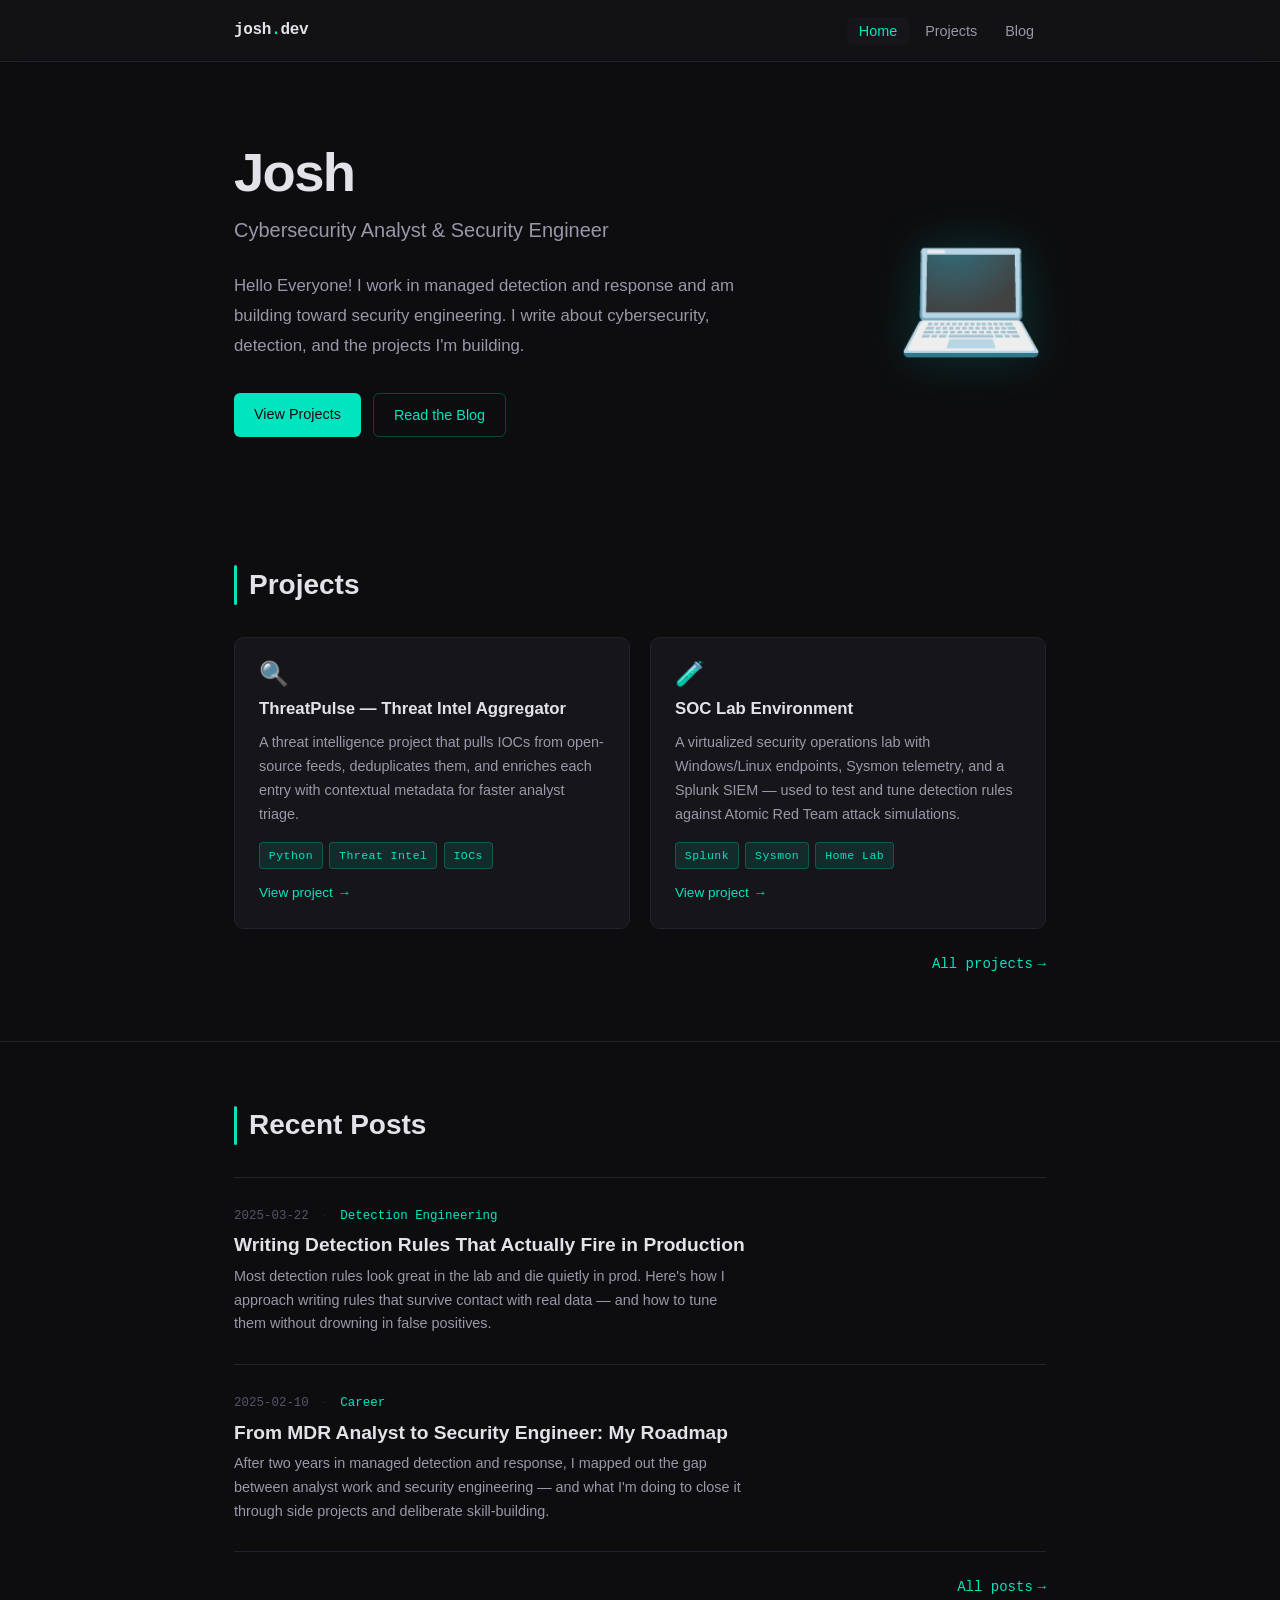
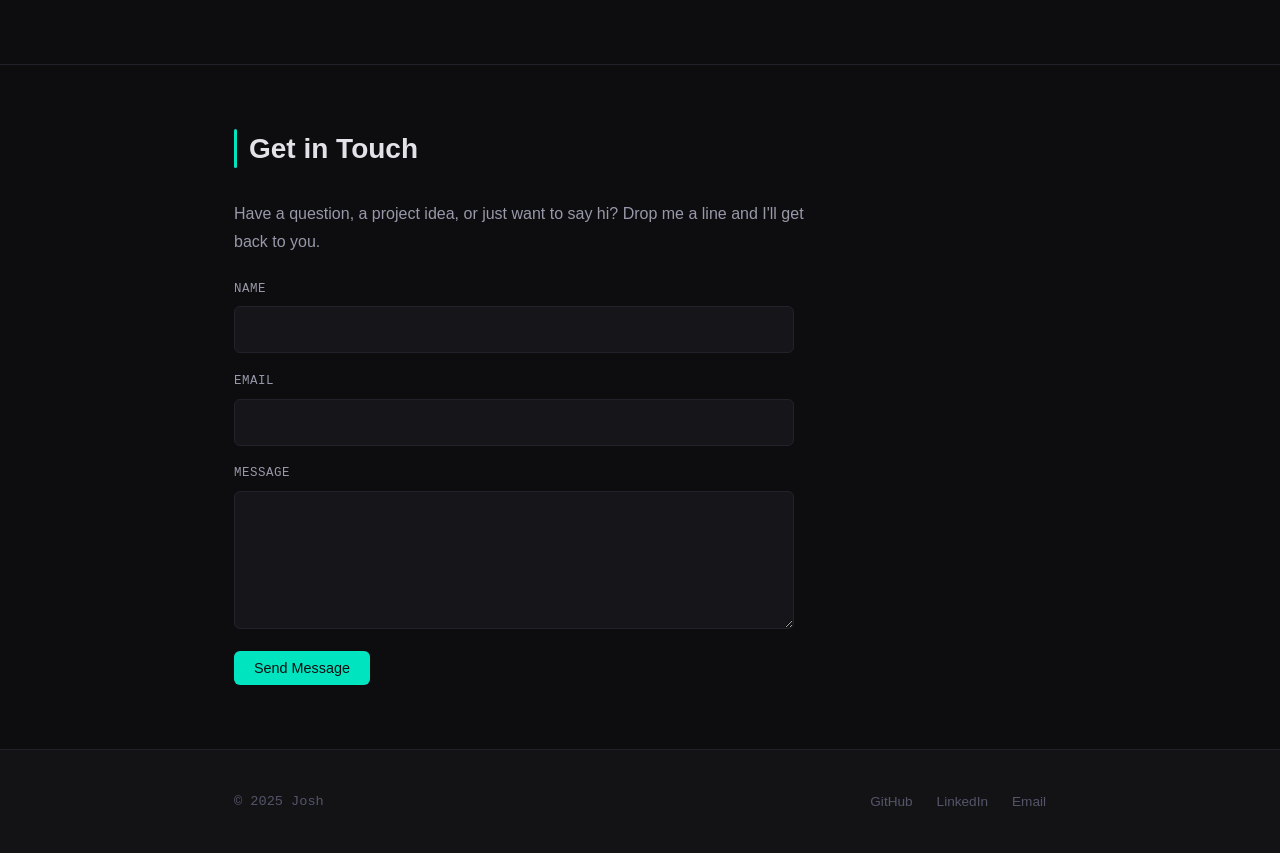
==== index.html @ cd6c6158 "Add second blog post: From MDR Analyst to Security Engineer" ====
<!DOCTYPE html>
<html lang="en">
<head>
  <meta charset="UTF-8" />
  <meta name="viewport" content="width=device-width, initial-scale=1.0" />
  <meta name="description" content="Josh — Cybersecurity Analyst & Security Engineer. Writing about detection, engineering, and the projects I'm building." />
  <title>Josh — Cybersecurity Analyst & Security Engineer</title>
  <link rel="stylesheet" href="style.css" />
</head>
<body>

  <!-- ============================================================
       Navigation
       ============================================================ -->
  <nav class="nav">
    <div class="container nav-inner">
      <!-- Site logo — update your name/handle here -->
      <a class="nav-logo" href="index.html">josh<span>.</span>dev</a>

      <ul class="nav-links">
        <li><a href="index.html" class="active">Home</a></li>
        <li><a href="projects.html">Projects</a></li>
        <li><a href="blog.html">Blog</a></li>
      </ul>
    </div>
  </nav>


  <main>

    <!-- ============================================================
         Hero Section
         ============================================================ -->
    <section class="hero">
      <div class="container">
        <div class="hero-layout">

          <!-- Left column: text content -->
          <div class="hero-text">

            <!-- Your name — edit here -->
            <h1 class="hero-name">Josh</h1>

            <!-- Your title — edit here -->
            <p class="hero-title">Cybersecurity Analyst &amp; Security Engineer</p>

            <!-- Short bio — edit here -->
            <p class="hero-bio">
              Hello Everyone! I work in managed detection and response and am building toward
              security engineering. I write about cybersecurity, detection, and
              the projects I'm building.
            </p>

            <!-- CTA buttons — update hrefs as needed -->
            <div class="btn-group">
              <a class="btn btn-primary" href="projects.html">View Projects</a>
              <a class="btn btn-ghost"   href="blog.html">Read the Blog</a>
            </div>

          </div><!-- /hero-text -->

          <!-- Right column: decorative emoji -->
          <div class="hero-visual" aria-hidden="true">
            💻
          </div>

        </div><!-- /hero-layout -->
      </div>
    </section>


    <!-- ============================================================
         Featured Projects Section
         ============================================================ -->
    <section class="section">
      <div class="container">

        <h2 class="section-title">Projects</h2>

        <div class="card-grid">

          <!-- Project Card 1 — edit title, desc, tags, and href -->
          <a class="card" href="projects.html">
            <div class="card-icon">&#128269;</div> <!-- magnifying glass icon -->
            <h3 class="card-title">ThreatPulse — Threat Intel Aggregator</h3>
            <p class="card-desc">
              A threat intelligence project that pulls IOCs from open-source
              feeds, deduplicates them, and enriches each entry with
              contextual metadata for faster analyst triage.
            </p>
            <div class="tag-list">
              <span class="tag">Python</span>
              <span class="tag">Threat Intel</span>
              <span class="tag">IOCs</span>
            </div>
            <span class="card-link">View project</span>
          </a>

          <!-- Project Card 2 — edit title, desc, tags, and href -->
          <a class="card" href="projects.html">
            <div class="card-icon">&#129514;</div> <!-- test tube icon -->
            <h3 class="card-title">SOC Lab Environment</h3>
            <p class="card-desc">
              A virtualized security operations lab with Windows/Linux
              endpoints, Sysmon telemetry, and a Splunk SIEM — used to
              test and tune detection rules against Atomic Red Team attack
              simulations.
            </p>
            <div class="tag-list">
              <span class="tag">Splunk</span>
              <span class="tag">Sysmon</span>
              <span class="tag">Home Lab</span>
            </div>
            <span class="card-link">View project</span>
          </a>

        </div>

        <!-- Link to full projects page -->
        <div class="view-all-row">
          <a class="view-all" href="projects.html">All projects</a>
        </div>

      </div>
    </section>


    <!-- ============================================================
         Recent Blog Posts Section
         ============================================================ -->
    <section class="section">
      <div class="container">

        <h2 class="section-title">Recent Posts</h2>

        <div class="post-list">

          <!-- Blog Post Preview 1 — edit href, date, category, title, excerpt -->
          <a class="post-item" href="post-template.html">
            <div class="post-meta">
              <span>2025-03-22</span>
              <span class="separator">·</span>
              <span class="post-category">Detection Engineering</span>
            </div>
            <h3 class="post-title">
              Writing Detection Rules That Actually Fire in Production
            </h3>
            <p class="post-excerpt">
              Most detection rules look great in the lab and die quietly in
              prod. Here's how I approach writing rules that survive contact
              with real data — and how to tune them without drowning in
              false positives.
            </p>
          </a>

          <!-- Blog Post Preview 2 — edit href, date, category, title, excerpt -->
          <a class="post-item" href="post-mdr-to-security-engineer.html">
            <div class="post-meta">
              <span>2025-02-10</span>
              <span class="separator">·</span>
              <span class="post-category">Career</span>
            </div>
            <h3 class="post-title">
              From MDR Analyst to Security Engineer: My Roadmap
            </h3>
            <p class="post-excerpt">
              After two years in managed detection and response, I mapped out
              the gap between analyst work and security engineering — and
              what I'm doing to close it through side projects and
              deliberate skill-building.
            </p>
          </a>

        </div>

        <!-- Link to full blog page -->
        <div class="view-all-row">
          <a class="view-all" href="blog.html">All posts</a>
        </div>

      </div>
    </section>


    <!-- ============================================================
         Contact Section
         Form submissions are handled by Formspree (no backend needed).
         To change the destination, update the form's `action` URL.
         ============================================================ -->
    <section class="section" id="contact">
      <div class="container">

        <h2 class="section-title">Get in Touch</h2>

        <p style="margin-bottom: 1.5rem;">
          Have a question, a project idea, or just want to say hi? Drop me a
          line and I'll get back to you.
        </p>

        <form class="contact-form"
              action="https://formspree.io/f/xpqkdjgg"
              method="POST">

          <!-- Customize the email subject Formspree sends you -->
          <input type="hidden" name="_subject" value="New message from josh.dev" />

          <!-- Honeypot: hidden field to catch bots (Formspree drops submissions with this filled) -->
          <input type="text" name="_gotcha" tabindex="-1" autocomplete="off" style="display:none" />

          <div class="form-row">
            <label for="name">Name</label>
            <input type="text" id="name" name="name" required />
          </div>

          <div class="form-row">
            <label for="email">Email</label>
            <input type="email" id="email" name="email" required />
          </div>

          <div class="form-row">
            <label for="message">Message</label>
            <textarea id="message" name="message" rows="5" required></textarea>
          </div>

          <button type="submit" class="btn btn-primary">Send Message</button>

        </form>

      </div>
    </section>

  </main>


  <!-- ============================================================
       Footer
       ============================================================ -->
  <footer class="footer">
    <div class="container footer-inner">
      <span class="footer-copy">&copy; 2025 Josh</span>
      <div class="footer-links">
        <a href="https://github.com/jlapitan278" target="_blank" rel="noopener noreferrer">GitHub</a>
        <a href="https://www.linkedin.com/in/joshua-lapitan-0a269716b/" target="_blank" rel="noopener noreferrer">LinkedIn</a>
        <a href="#contact">Email</a>
      </div>
    </div>
  </footer>

</body>
</html>
---- style.css ----
/* =============================================================
   style.css — Josh's Portfolio
   Shared stylesheet for all pages.
   To change the accent color, update --accent in :root below.
   ============================================================= */


/* ---------------------------------------------------------------
   1. CSS Custom Properties (design tokens)
--------------------------------------------------------------- */
:root {
  /* Backgrounds */
  --bg-primary:    #0d0d0f;   /* page background */
  --bg-secondary:  #131316;   /* nav / footer */
  --bg-card:       #16161a;   /* card / aside backgrounds */
  --bg-card-hover: #1e1e24;   /* card hover state */

  /* Text */
  --text-primary:   #e2e2e8;  /* body copy */
  --text-secondary: #9898aa;  /* metadata, captions */
  --text-muted:     #55556a;  /* placeholders, borders-adjacent */

  /* Accent — change this one value to retheme the whole site */
  --accent:       #00e5c0;               /* cyan-green terminal feel */
  --accent-dim:   #00a88c;               /* darker variant for hover */
  --accent-glow:  rgba(0, 229, 192, 0.10); /* subtle glow / tint */

  /* Borders */
  --border:        #22222c;
  --border-accent: rgba(0, 229, 192, 0.25);

  /* Typography */
  --font-sans: -apple-system, BlinkMacSystemFont, 'Segoe UI', Roboto,
               'Helvetica Neue', Arial, sans-serif;
  --font-mono: 'Cascadia Code', 'Fira Code', 'JetBrains Mono',
               'Courier New', monospace;

  /* Layout */
  --max-width:  860px;
  --nav-height: 62px;
  --radius:     6px;
  --radius-lg:  10px;
}


/* ---------------------------------------------------------------
   2. Reset & Base
--------------------------------------------------------------- */
*, *::before, *::after {
  box-sizing: border-box;
  margin: 0;
  padding: 0;
}

html {
  font-size: 16px;
  scroll-behavior: smooth;
}

body {
  background-color: var(--bg-primary);
  color: var(--text-primary);
  font-family: var(--font-sans);
  line-height: 1.7;
  -webkit-font-smoothing: antialiased;
  min-height: 100vh;
  display: flex;
  flex-direction: column;
}

main {
  flex: 1;
}

a {
  color: var(--accent);
  text-decoration: none;
  transition: color 0.2s ease, opacity 0.2s ease;
}

a:hover {
  color: var(--accent-dim);
  text-decoration: underline;
}

img {
  max-width: 100%;
  display: block;
}

ul {
  list-style: none;
}


/* ---------------------------------------------------------------
   3. Layout Utilities
--------------------------------------------------------------- */
.container {
  width: 100%;
  max-width: var(--max-width);
  margin: 0 auto;
  padding: 0 1.5rem;
}

.section {
  padding: 4rem 0;
}

.section + .section {
  border-top: 1px solid var(--border);
}


/* ---------------------------------------------------------------
   4. Typography
--------------------------------------------------------------- */
h1, h2, h3, h4 {
  line-height: 1.3;
  font-weight: 600;
  color: var(--text-primary);
}

h1 { font-size: clamp(1.8rem, 4vw, 2.6rem); }
h2 { font-size: clamp(1.3rem, 3vw, 1.75rem); }
h3 { font-size: 1.15rem; }
h4 { font-size: 1rem; }

p {
  color: var(--text-secondary);
  max-width: 68ch;
}

/* Accent-colored label/badge */
.label {
  font-family: var(--font-mono);
  font-size: 0.75rem;
  color: var(--accent);
  letter-spacing: 0.08em;
  text-transform: uppercase;
}

/* Section heading with an accent line */
.section-title {
  display: flex;
  align-items: center;
  gap: 0.75rem;
  margin-bottom: 2rem;
}

.section-title::before {
  content: '';
  display: inline-block;
  width: 3px;
  height: 1.4em;
  background: var(--accent);
  border-radius: 2px;
  flex-shrink: 0;
}


/* ---------------------------------------------------------------
   5. Navigation
--------------------------------------------------------------- */
.nav {
  position: sticky;
  top: 0;
  z-index: 100;
  height: var(--nav-height);
  border-bottom: 1px solid var(--border);
  /* subtle backdrop blur for depth */
  backdrop-filter: blur(8px);
  -webkit-backdrop-filter: blur(8px);
  background-color: rgba(19, 19, 22, 0.92);
}

.nav-inner {
  display: flex;
  align-items: center;
  justify-content: space-between;
  height: 100%;
}

/* Site logo / name */
.nav-logo {
  font-family: var(--font-mono);
  font-size: 1rem;
  color: var(--text-primary);
  font-weight: 600;
  letter-spacing: -0.02em;
  text-decoration: none;
}

.nav-logo span {
  color: var(--accent);
}

.nav-logo:hover {
  opacity: 0.85;
  text-decoration: none;
}

/* Nav links */
.nav-links {
  display: flex;
  align-items: center;
  gap: 0.25rem;
}

.nav-links a {
  font-size: 0.9rem;
  color: var(--text-secondary);
  padding: 0.4rem 0.75rem;
  border-radius: var(--radius);
  text-decoration: none;
  transition: color 0.2s ease, background 0.2s ease;
}

.nav-links a:hover,
.nav-links a.active {
  color: var(--text-primary);
  background: var(--bg-card);
}

/* Current page link */
.nav-links a.active {
  color: var(--accent);
}


/* ---------------------------------------------------------------
   6. Hero Section (index.html)
--------------------------------------------------------------- */
.hero {
  padding: 5rem 0 4rem;
}

/* Two-column flex layout: text left, emoji right */
.hero-layout {
  display: flex;
  align-items: center;
  gap: 3rem;
}

.hero-text {
  flex: 1 1 0;
  min-width: 0; /* prevent flex blowout */
}

.hero-visual {
  flex: 0 0 auto;
  font-size: clamp(5rem, 10vw, 7.5rem);
  line-height: 1;
  user-select: none;
  /* subtle pulse/float feel via filter */
  filter: drop-shadow(0 0 24px rgba(0, 229, 192, 0.18));
}

/* Stack vertically on mobile */
@media (max-width: 640px) {
  .hero-layout {
    flex-direction: column-reverse; /* emoji on top feels more natural on small screens */
    align-items: flex-start;
    gap: 1.5rem;
  }

  .hero-visual {
    font-size: 4rem;
  }
}

.hero-name {
  font-size: clamp(2.2rem, 6vw, 3.4rem);
  font-weight: 700;
  letter-spacing: -0.03em;
  color: var(--text-primary);
  line-height: 1.15;
  margin-bottom: 0.5rem;
}

.hero-title {
  font-size: clamp(1rem, 2.5vw, 1.25rem);
  color: var(--text-secondary);
  font-weight: 400;
  margin-bottom: 1.5rem;
}

.hero-bio {
  font-size: 1.05rem;
  color: var(--text-secondary);
  max-width: 56ch;
  line-height: 1.8;
  margin-bottom: 2rem;
}

/* CTA button group */
.btn-group {
  display: flex;
  flex-wrap: wrap;
  gap: 0.75rem;
}

.btn {
  display: inline-block;
  padding: 0.55rem 1.25rem;
  border-radius: var(--radius);
  font-size: 0.9rem;
  font-weight: 500;
  text-decoration: none;
  transition: all 0.2s ease;
  cursor: pointer;
  border: none;
}

/* Primary filled button */
.btn-primary {
  background: var(--accent);
  color: #0d0d0f;
}

.btn-primary:hover {
  background: var(--accent-dim);
  color: #0d0d0f;
  text-decoration: none;
}

/* Ghost / outlined button */
.btn-ghost {
  background: transparent;
  color: var(--accent);
  border: 1px solid var(--border-accent);
}

.btn-ghost:hover {
  background: var(--accent-glow);
  text-decoration: none;
}


/* ---------------------------------------------------------------
   7. Cards (shared between index + projects)
--------------------------------------------------------------- */
.card-grid {
  display: grid;
  grid-template-columns: repeat(auto-fill, minmax(280px, 1fr));
  gap: 1.25rem;
}

.card {
  background: var(--bg-card);
  border: 1px solid var(--border);
  border-radius: var(--radius-lg);
  padding: 1.5rem;
  display: flex;
  flex-direction: column;
  gap: 0.75rem;
  transition: border-color 0.2s ease, background 0.2s ease, transform 0.2s ease;
  text-decoration: none;
  color: inherit;
}

.card:hover {
  border-color: var(--border-accent);
  background: var(--bg-card-hover);
  transform: translateY(-2px);
  text-decoration: none;
}

.card-icon {
  font-size: 1.5rem;
  line-height: 1;
}

.card-title {
  font-size: 1.05rem;
  font-weight: 600;
  color: var(--text-primary);
}

.card-desc {
  font-size: 0.9rem;
  color: var(--text-secondary);
  line-height: 1.65;
  flex: 1;
  max-width: 100%;
}

/* Tag list inside a card */
.tag-list {
  display: flex;
  flex-wrap: wrap;
  gap: 0.4rem;
  margin-top: 0.25rem;
}

.tag {
  font-family: var(--font-mono);
  font-size: 0.72rem;
  color: var(--accent);
  background: var(--accent-glow);
  border: 1px solid var(--border-accent);
  border-radius: 4px;
  padding: 0.15rem 0.55rem;
  letter-spacing: 0.04em;
}

/* "View project →" link within a card */
.card-link {
  font-size: 0.85rem;
  color: var(--accent);
  font-weight: 500;
  margin-top: auto;
  display: inline-flex;
  align-items: center;
  gap: 0.3rem;
}

.card-link::after {
  content: '→';
  transition: transform 0.2s ease;
}

.card:hover .card-link::after {
  transform: translateX(3px);
}


/* ---------------------------------------------------------------
   8. Blog Post List (blog.html)
--------------------------------------------------------------- */
.post-list {
  display: flex;
  flex-direction: column;
}

.post-item {
  display: flex;
  flex-direction: column;
  gap: 0.4rem;
  padding: 1.75rem 0;
  border-bottom: 1px solid var(--border);
  text-decoration: none;
  color: inherit;
  transition: padding-left 0.2s ease;
}

.post-item:first-child {
  border-top: 1px solid var(--border);
}

.post-item:hover {
  padding-left: 0.5rem;
}

.post-meta {
  display: flex;
  align-items: center;
  gap: 0.75rem;
  font-family: var(--font-mono);
  font-size: 0.78rem;
  color: var(--text-muted);
}

.post-meta .separator {
  color: var(--border);
}

.post-category {
  color: var(--accent);
}

.post-title {
  font-size: 1.2rem;
  font-weight: 600;
  color: var(--text-primary);
  transition: color 0.2s ease;
}

.post-item:hover .post-title {
  color: var(--accent);
}

.post-excerpt {
  font-size: 0.9rem;
  color: var(--text-secondary);
  max-width: 64ch;
  line-height: 1.65;
}


/* ---------------------------------------------------------------
   9. Article / Blog Post Page (post-template.html)
--------------------------------------------------------------- */
.article-header {
  padding: 3.5rem 0 2.5rem;
  border-bottom: 1px solid var(--border);
  margin-bottom: 3rem;
}

.article-category {
  font-family: var(--font-mono);
  font-size: 0.78rem;
  color: var(--accent);
  letter-spacing: 0.08em;
  text-transform: uppercase;
  margin-bottom: 1rem;
  display: block;
}

.article-title {
  font-size: clamp(1.6rem, 4vw, 2.4rem);
  font-weight: 700;
  letter-spacing: -0.02em;
  color: var(--text-primary);
  line-height: 1.2;
  margin-bottom: 1rem;
}

.article-meta {
  display: flex;
  flex-wrap: wrap;
  align-items: center;
  gap: 0.75rem;
  font-family: var(--font-mono);
  font-size: 0.8rem;
  color: var(--text-muted);
}

/* Article body — prose styles */
.article-body {
  max-width: 68ch;
}

.article-body p {
  color: var(--text-secondary);
  font-size: 1.025rem;
  line-height: 1.85;
  margin-bottom: 1.5rem;
  max-width: 100%;
}

.article-body h2 {
  font-size: 1.4rem;
  color: var(--text-primary);
  margin: 2.5rem 0 1rem;
  padding-bottom: 0.4rem;
  border-bottom: 1px solid var(--border);
}

.article-body h3 {
  font-size: 1.1rem;
  color: var(--text-primary);
  margin: 2rem 0 0.75rem;
}

.article-body ul,
.article-body ol {
  color: var(--text-secondary);
  font-size: 1.025rem;
  line-height: 1.8;
  padding-left: 1.5rem;
  margin-bottom: 1.5rem;
  list-style: disc;
}

.article-body ol {
  list-style: decimal;
}

.article-body li {
  margin-bottom: 0.35rem;
}

/* Inline code */
.article-body code {
  font-family: var(--font-mono);
  font-size: 0.88em;
  color: var(--accent);
  background: var(--accent-glow);
  border: 1px solid var(--border-accent);
  padding: 0.15em 0.45em;
  border-radius: 4px;
}

/* Code block */
.article-body pre {
  background: var(--bg-card);
  border: 1px solid var(--border);
  border-radius: var(--radius-lg);
  padding: 1.25rem 1.5rem;
  overflow-x: auto;
  margin-bottom: 1.5rem;
}

.article-body pre code {
  background: none;
  border: none;
  padding: 0;
  font-size: 0.88rem;
  color: var(--text-primary);
}

/* Blockquote */
.article-body blockquote {
  border-left: 3px solid var(--accent);
  margin: 1.5rem 0;
  padding: 0.75rem 1.25rem;
  background: var(--accent-glow);
  border-radius: 0 var(--radius) var(--radius) 0;
}

.article-body blockquote p {
  color: var(--text-primary);
  margin-bottom: 0;
  font-style: italic;
}

/* Back to blog link above article */
.back-link {
  display: inline-flex;
  align-items: center;
  gap: 0.35rem;
  font-size: 0.85rem;
  color: var(--text-secondary);
  margin-top: 2.5rem;
  margin-bottom: 2.5rem;
  font-family: var(--font-mono);
  transition: color 0.2s ease;
  text-decoration: none;
}

.back-link::before {
  content: '←';
}

.back-link:hover {
  color: var(--accent);
  text-decoration: none;
}


/* ---------------------------------------------------------------
   10. Projects Page Header
--------------------------------------------------------------- */
.page-header {
  padding: 3.5rem 0 2.5rem;
}

.page-header h1 {
  margin-top: 0.6rem;
}

.page-header p {
  margin-top: 0.75rem;
  font-size: 1.05rem;
}


/* ---------------------------------------------------------------
   11. Footer
--------------------------------------------------------------- */
.footer {
  background: var(--bg-secondary);
  border-top: 1px solid var(--border);
  padding: 2.5rem 0;
  margin-top: auto;
}

.footer-inner {
  display: flex;
  flex-wrap: wrap;
  align-items: center;
  justify-content: space-between;
  gap: 1rem;
}

.footer-copy {
  font-size: 0.85rem;
  color: var(--text-muted);
  font-family: var(--font-mono);
}

.footer-links {
  display: flex;
  gap: 1.5rem;
}

.footer-links a {
  font-size: 0.85rem;
  color: var(--text-muted);
  text-decoration: none;
  transition: color 0.2s ease;
}

.footer-links a:hover {
  color: var(--accent);
}


/* ---------------------------------------------------------------
   12. Divider / Horizontal Rule
--------------------------------------------------------------- */
.divider {
  border: none;
  border-top: 1px solid var(--border);
  margin: 0;
}


/* ---------------------------------------------------------------
   13. "View all" inline link row
--------------------------------------------------------------- */
.view-all-row {
  display: flex;
  justify-content: flex-end;
  margin-top: 1.5rem;
}

.view-all {
  font-size: 0.875rem;
  color: var(--accent);
  font-family: var(--font-mono);
  display: inline-flex;
  align-items: center;
  gap: 0.3rem;
  text-decoration: none;
  transition: gap 0.2s ease;
}

.view-all::after {
  content: '→';
}

.view-all:hover {
  gap: 0.55rem;
  text-decoration: none;
}


/* ---------------------------------------------------------------
   14. Contact Form (index.html)
--------------------------------------------------------------- */
.contact-form {
  display: flex;
  flex-direction: column;
  gap: 1.1rem;
  max-width: 560px;
  margin-top: 0.5rem;
}

.form-row {
  display: flex;
  flex-direction: column;
  gap: 0.4rem;
}

.form-row label {
  font-family: var(--font-mono);
  font-size: 0.78rem;
  color: var(--text-secondary);
  letter-spacing: 0.04em;
  text-transform: uppercase;
}

.form-row input,
.form-row textarea {
  background: var(--bg-card);
  border: 1px solid var(--border);
  border-radius: var(--radius);
  padding: 0.7rem 0.9rem;
  color: var(--text-primary);
  font-family: var(--font-sans);
  font-size: 0.95rem;
  line-height: 1.5;
  transition: border-color 0.2s ease, background 0.2s ease;
  width: 100%;
}

.form-row textarea {
  resize: vertical;
  min-height: 130px;
}

.form-row input:focus,
.form-row textarea:focus {
  outline: none;
  border-color: var(--accent);
  background: var(--bg-card-hover);
}

.form-row input::placeholder,
.form-row textarea::placeholder {
  color: var(--text-muted);
}

.contact-form button {
  align-self: flex-start;
  margin-top: 0.25rem;
}


/* ---------------------------------------------------------------
   15. Responsive — Mobile
--------------------------------------------------------------- */
@media (max-width: 600px) {
  .nav-links a {
    padding: 0.35rem 0.55rem;
    font-size: 0.82rem;
  }

  .hero {
    padding: 3rem 0 2.5rem;
  }

  .card-grid {
    grid-template-columns: 1fr;
  }

  .footer-inner {
    flex-direction: column;
    align-items: flex-start;
  }

  .article-header {
    padding: 2.5rem 0 2rem;
  }

  .section {
    padding: 2.75rem 0;
  }
}

@media (max-width: 400px) {
  .btn-group {
    flex-direction: column;
  }

  .btn {
    text-align: center;
  }
}
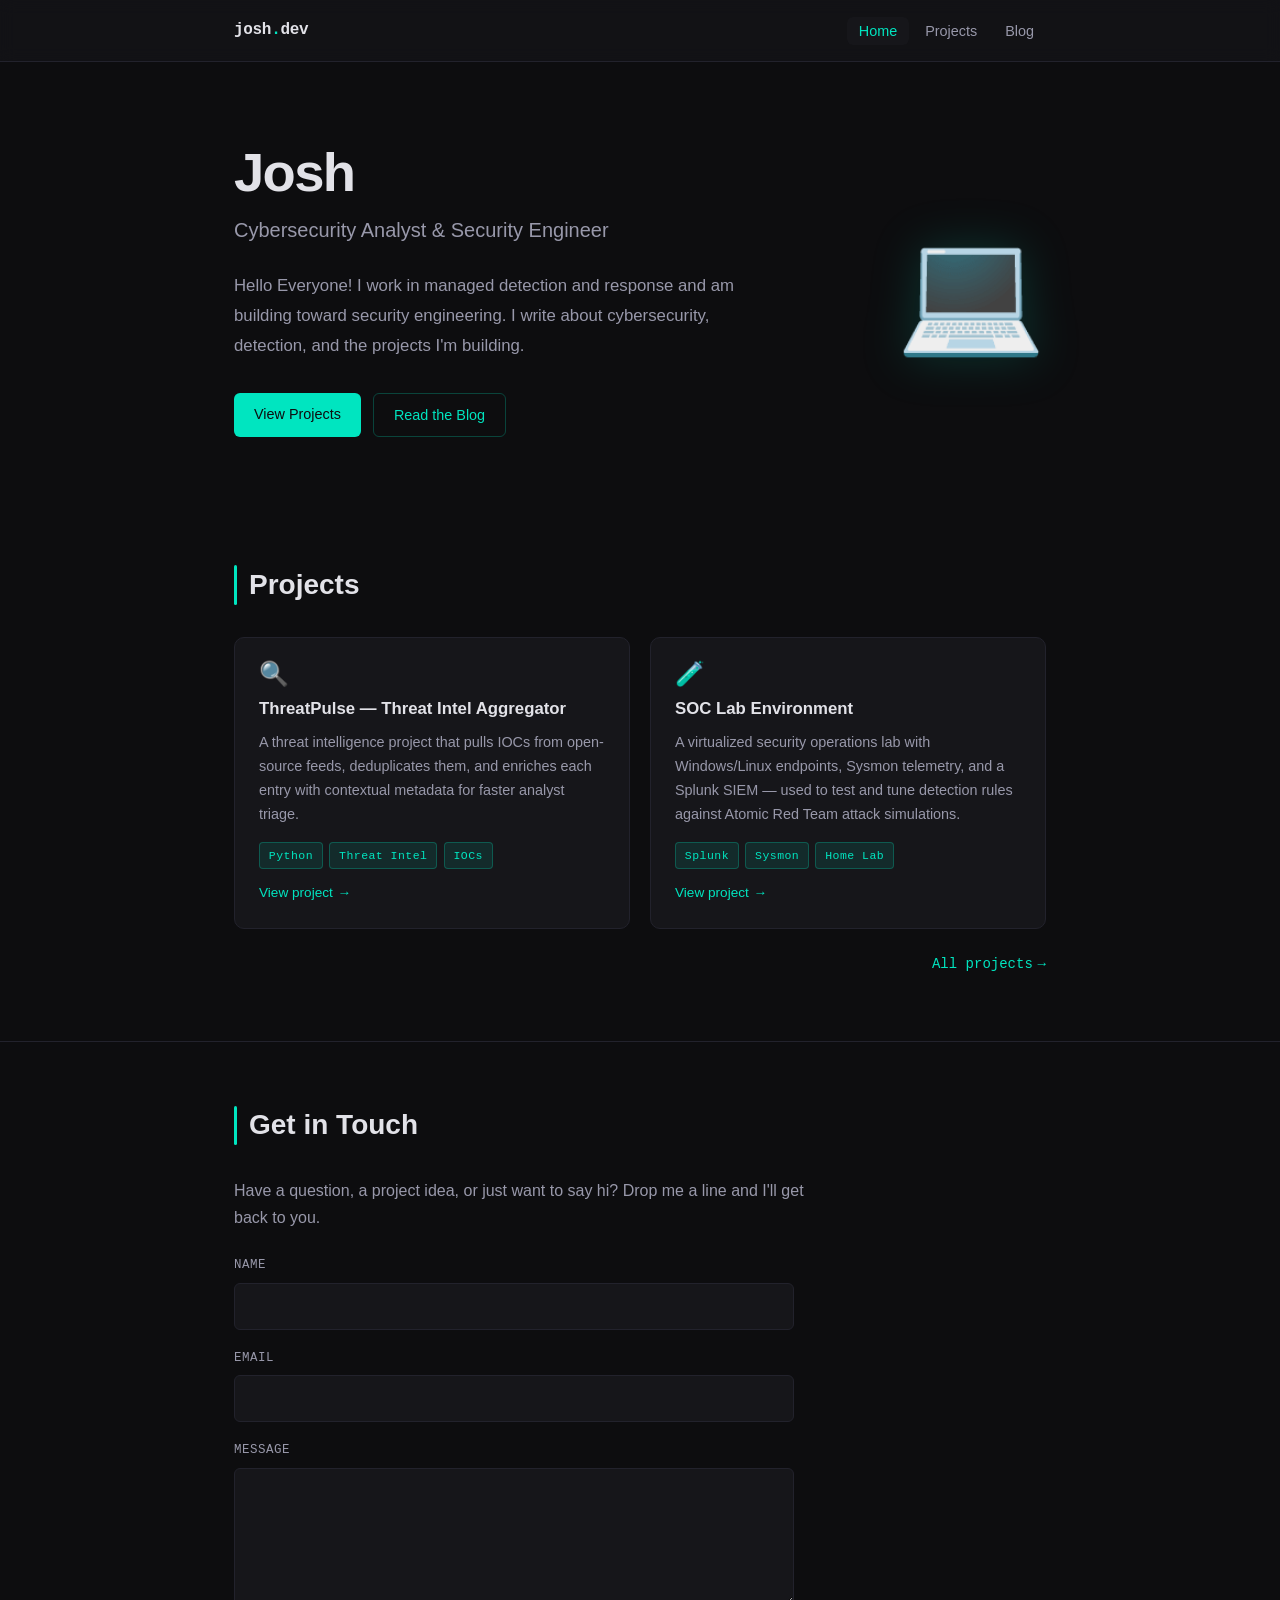
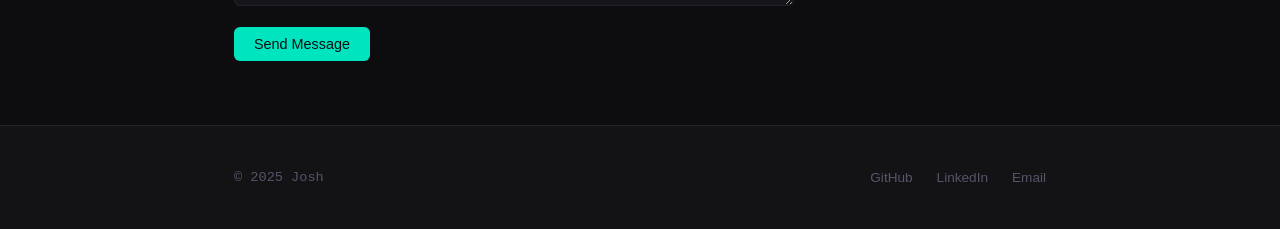
==== commit 53c4d66a: "Clear blog posts; show coming soon placeholder; remove Recent Posts from homepage" ====
--- a/index.html
+++ b/index.html
@@ -125,62 +125,6 @@
     </section>
 
 
-    <!-- ============================================================
-         Recent Blog Posts Section
-         ============================================================ -->
-    <section class="section">
-      <div class="container">
-
-        <h2 class="section-title">Recent Posts</h2>
-
-        <div class="post-list">
-
-          <!-- Blog Post Preview 1 — edit href, date, category, title, excerpt -->
-          <a class="post-item" href="post-template.html">
-            <div class="post-meta">
-              <span>2025-03-22</span>
-              <span class="separator">·</span>
-              <span class="post-category">Detection Engineering</span>
-            </div>
-            <h3 class="post-title">
-              Writing Detection Rules That Actually Fire in Production
-            </h3>
-            <p class="post-excerpt">
-              Most detection rules look great in the lab and die quietly in
-              prod. Here's how I approach writing rules that survive contact
-              with real data — and how to tune them without drowning in
-              false positives.
-            </p>
-          </a>
-
-          <!-- Blog Post Preview 2 — edit href, date, category, title, excerpt -->
-          <a class="post-item" href="post-mdr-to-security-engineer.html">
-            <div class="post-meta">
-              <span>2025-02-10</span>
-              <span class="separator">·</span>
-              <span class="post-category">Career</span>
-            </div>
-            <h3 class="post-title">
-              From MDR Analyst to Security Engineer: My Roadmap
-            </h3>
-            <p class="post-excerpt">
-              After two years in managed detection and response, I mapped out
-              the gap between analyst work and security engineering — and
-              what I'm doing to close it through side projects and
-              deliberate skill-building.
-            </p>
-          </a>
-
-        </div>
-
-        <!-- Link to full blog page -->
-        <div class="view-all-row">
-          <a class="view-all" href="blog.html">All posts</a>
-        </div>
-
-      </div>
-    </section>
-
 
     <!-- ============================================================
          Contact Section
--- a/style.css
+++ b/style.css
@@ -800,7 +800,44 @@
 
 
 /* ---------------------------------------------------------------
-   15. Responsive — Mobile
+   15. Empty State (blog.html "coming soon" placeholder)
+--------------------------------------------------------------- */
+.empty-state {
+  display: flex;
+  flex-direction: column;
+  align-items: flex-start;
+  padding: 2rem 0 3rem;
+  max-width: 560px;
+}
+
+.empty-state-icon {
+  width: 56px;
+  height: 56px;
+  display: flex;
+  align-items: center;
+  justify-content: center;
+  font-size: 1.6rem;
+  color: var(--accent);
+  background: var(--accent-glow);
+  border: 1px solid var(--border-accent);
+  border-radius: 50%;
+  margin-bottom: 1.25rem;
+}
+
+.empty-state-title {
+  font-size: clamp(1.4rem, 3vw, 1.75rem);
+  margin-bottom: 0.5rem;
+}
+
+.empty-state-body {
+  font-size: 1rem;
+  line-height: 1.75;
+  margin-bottom: 1.75rem;
+}
+
+
+/* ---------------------------------------------------------------
+   16. Responsive — Mobile
 --------------------------------------------------------------- */
 @media (max-width: 600px) {
   .nav-links a {
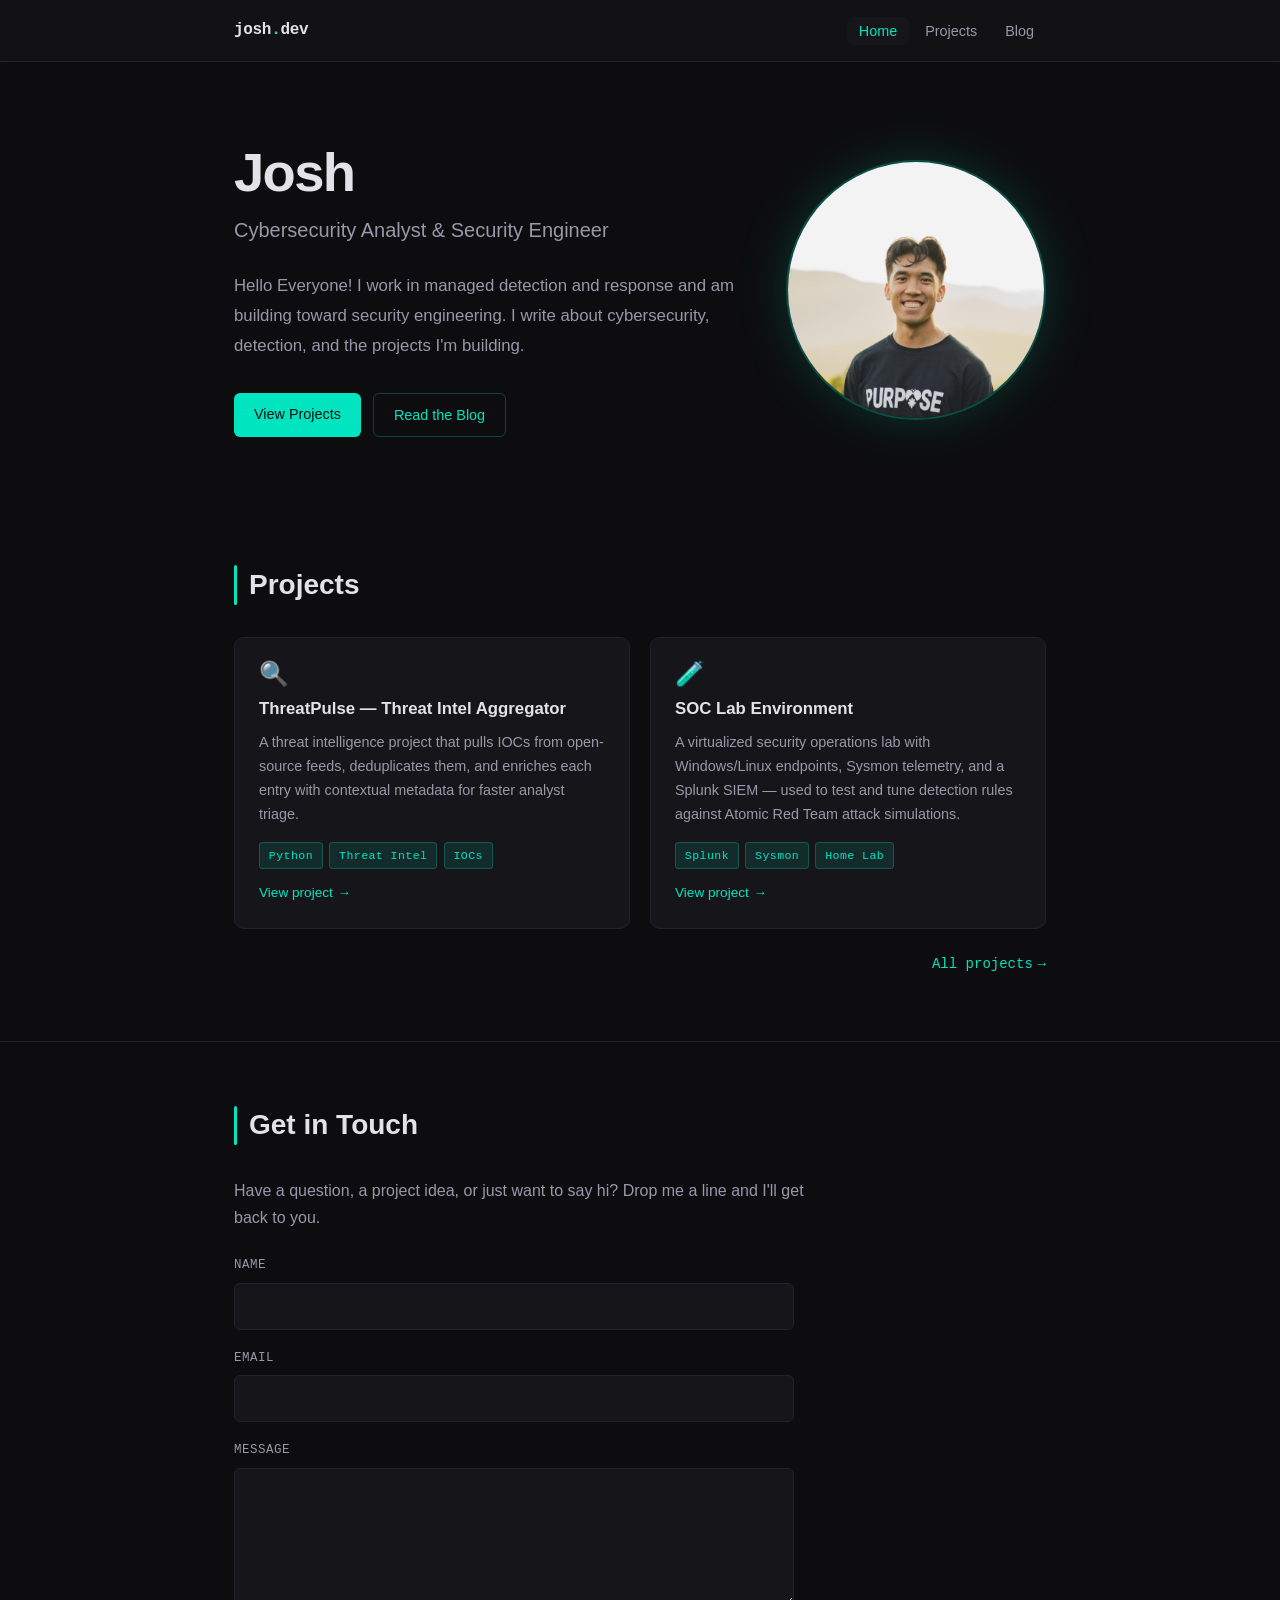
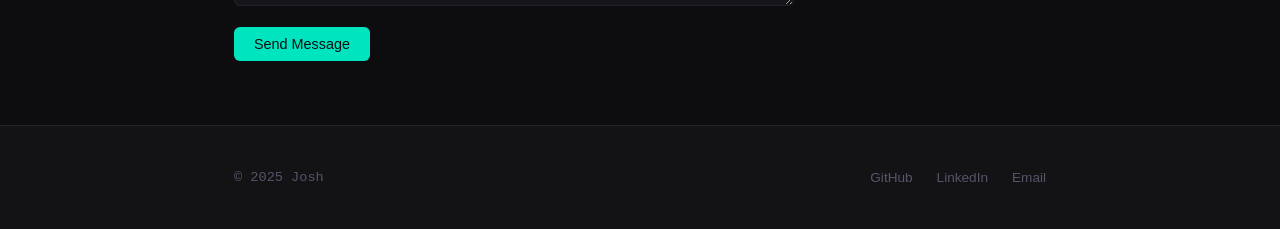
==== commit 5842b827: "Replace hero emoji with circular profile photo" ====
--- a/index.html
+++ b/index.html
@@ -15,10 +15,10 @@
   <nav class="nav">
     <div class="container nav-inner">
       <!-- Site logo — update your name/handle here -->
-      <a class="nav-logo" href="index.html">josh<span>.</span>dev</a>
+      <a class="nav-logo" href="/">josh<span>.</span>dev</a>
 
       <ul class="nav-links">
-        <li><a href="index.html" class="active">Home</a></li>
+        <li><a href="/" class="active">Home</a></li>
         <li><a href="projects.html">Projects</a></li>
         <li><a href="blog.html">Blog</a></li>
       </ul>
@@ -59,9 +59,9 @@
 
           </div><!-- /hero-text -->
 
-          <!-- Right column: decorative emoji -->
-          <div class="hero-visual" aria-hidden="true">
-            💻
+          <!-- Right column: profile photo -->
+          <div class="hero-visual">
+            <img class="hero-photo" src="images/profile.jpg" alt="Photo of Josh" />
           </div>
 
         </div><!-- /hero-layout -->
--- a/style.css
+++ b/style.css
@@ -249,23 +249,40 @@
 
 .hero-visual {
   flex: 0 0 auto;
-  font-size: clamp(5rem, 10vw, 7.5rem);
-  line-height: 1;
-  user-select: none;
-  /* subtle pulse/float feel via filter */
+  /* subtle accent-colored glow behind the photo */
   filter: drop-shadow(0 0 24px rgba(0, 229, 192, 0.18));
+}
+
+/* Circular profile photo */
+.hero-photo {
+  width:  clamp(180px, 22vw, 260px);
+  height: clamp(180px, 22vw, 260px);
+  border-radius: 50%;
+  object-fit: cover;
+  /* Shift the crop slightly upward so the face stays in frame */
+  object-position: center 20%;
+  border: 2px solid var(--border-accent);
+  display: block;
+  /* Encourage the browser to use higher-quality downscaling */
+  image-rendering: -webkit-optimize-contrast;
+  image-rendering: crisp-edges;
+  /* Push rendering onto the GPU — fixes a Chrome bug where downscaled images appear soft */
+  transform: translateZ(0);
+  -webkit-backface-visibility: hidden;
+          backface-visibility: hidden;
 }
 
 /* Stack vertically on mobile */
 @media (max-width: 640px) {
   .hero-layout {
-    flex-direction: column-reverse; /* emoji on top feels more natural on small screens */
+    flex-direction: column-reverse; /* photo on top feels more natural on small screens */
     align-items: flex-start;
     gap: 1.5rem;
   }
 
-  .hero-visual {
-    font-size: 4rem;
+  .hero-photo {
+    width:  150px;
+    height: 150px;
   }
 }
 
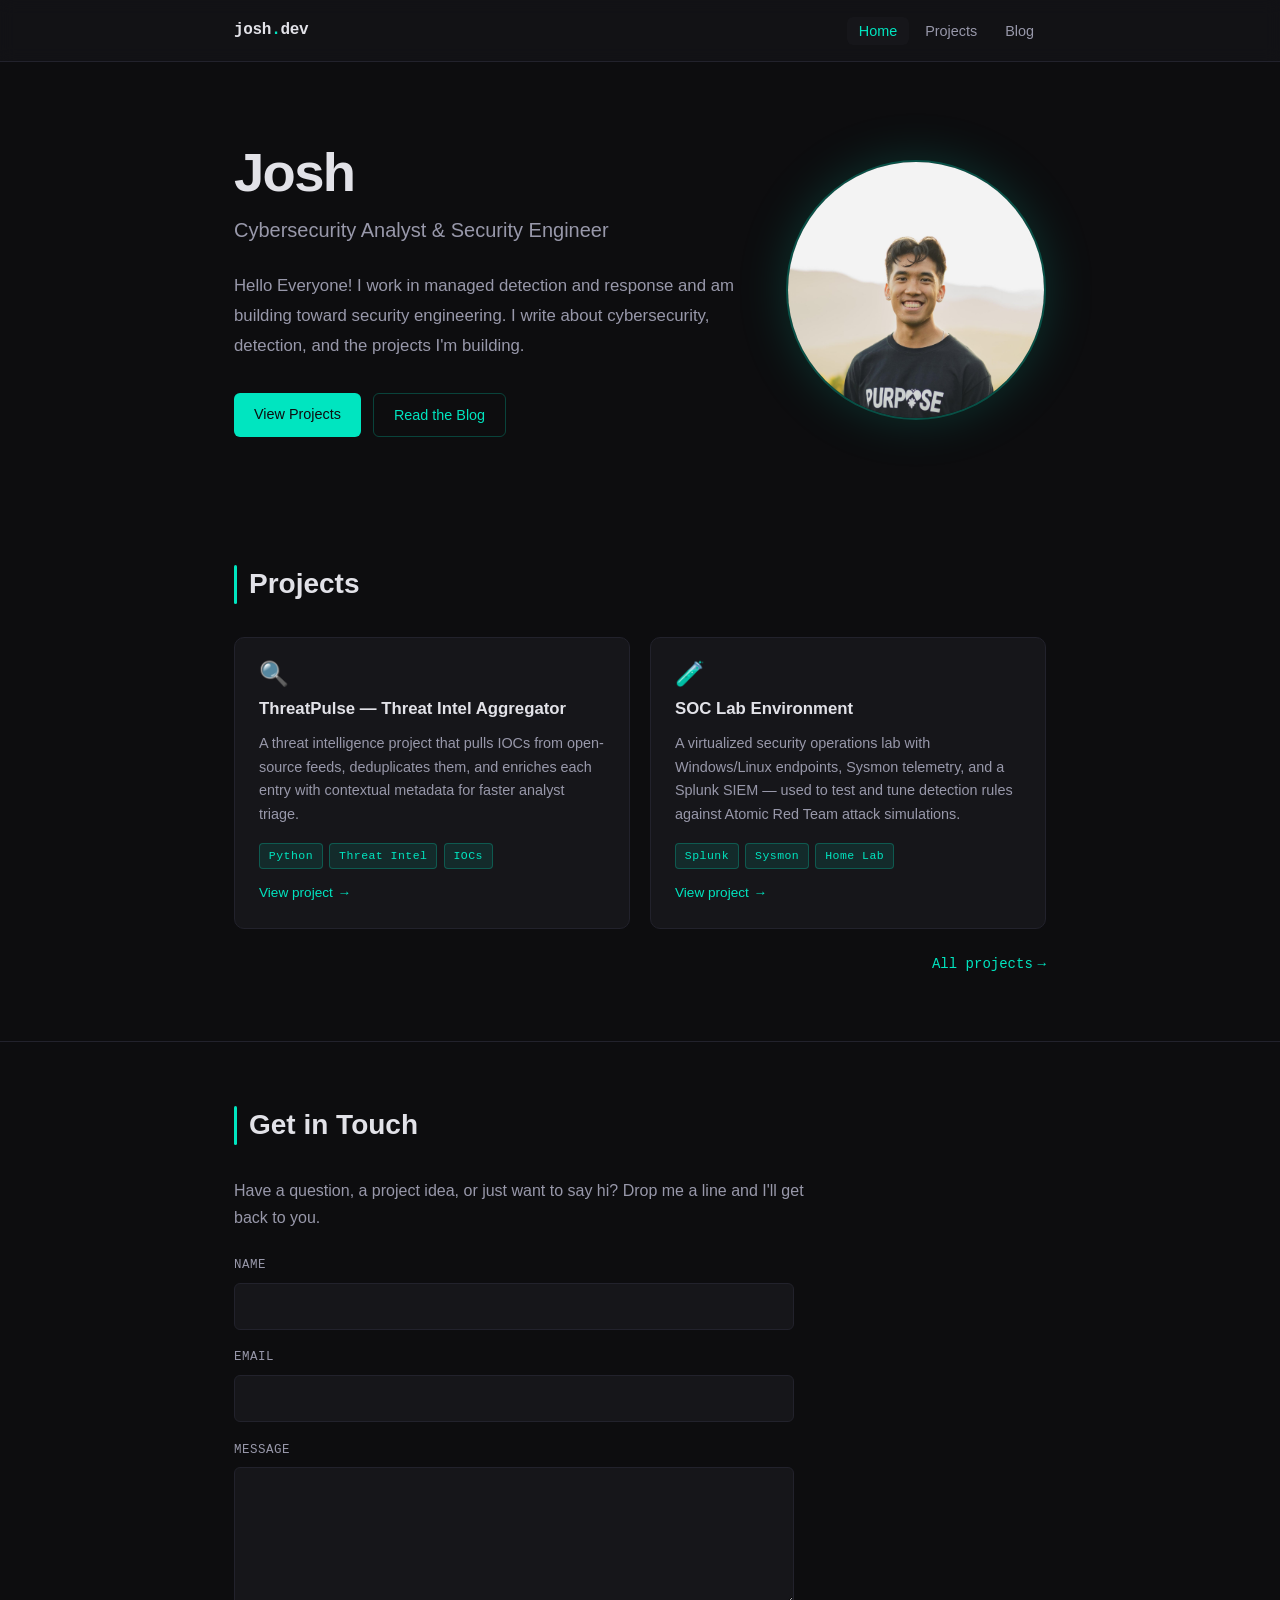
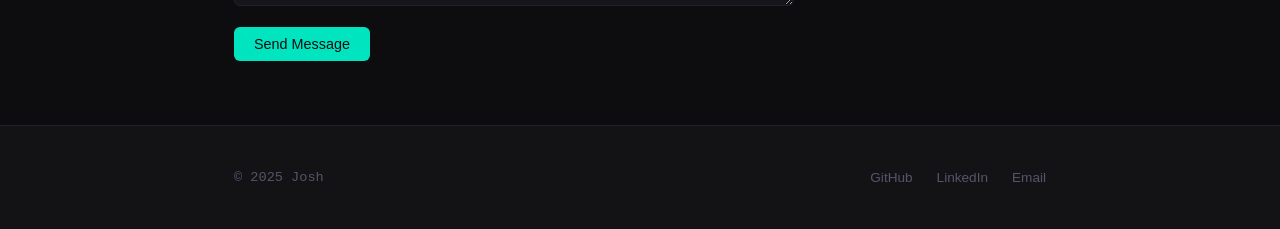
==== commit 641d8f09: "Add scroll-triggered slide-down animations across all pages" ====
--- a/index.html
+++ b/index.html
@@ -6,6 +6,7 @@
   <meta name="description" content="Josh — Cybersecurity Analyst & Security Engineer. Writing about detection, engineering, and the projects I'm building." />
   <title>Josh — Cybersecurity Analyst & Security Engineer</title>
   <link rel="stylesheet" href="style.css" />
+  <script src="script.js" defer></script>
 </head>
 <body>
 
@@ -39,20 +40,20 @@
           <div class="hero-text">
 
             <!-- Your name — edit here -->
-            <h1 class="hero-name">Josh</h1>
+            <h1 class="hero-name fade-in-down">Josh</h1>
 
             <!-- Your title — edit here -->
-            <p class="hero-title">Cybersecurity Analyst &amp; Security Engineer</p>
+            <p class="hero-title fade-in-down">Cybersecurity Analyst &amp; Security Engineer</p>
 
             <!-- Short bio — edit here -->
-            <p class="hero-bio">
+            <p class="hero-bio fade-in-down">
               Hello Everyone! I work in managed detection and response and am building toward
               security engineering. I write about cybersecurity, detection, and
               the projects I'm building.
             </p>
 
             <!-- CTA buttons — update hrefs as needed -->
-            <div class="btn-group">
+            <div class="btn-group fade-in-down">
               <a class="btn btn-primary" href="projects.html">View Projects</a>
               <a class="btn btn-ghost"   href="blog.html">Read the Blog</a>
             </div>
@@ -60,7 +61,7 @@
           </div><!-- /hero-text -->
 
           <!-- Right column: profile photo -->
-          <div class="hero-visual">
+          <div class="hero-visual fade-in-down">
             <img class="hero-photo" src="images/profile.jpg" alt="Photo of Josh" />
           </div>
 
@@ -75,12 +76,12 @@
     <section class="section">
       <div class="container">
 
-        <h2 class="section-title">Projects</h2>
+        <h2 class="section-title fade-in-down">Projects</h2>
 
         <div class="card-grid">
 
           <!-- Project Card 1 — edit title, desc, tags, and href -->
-          <a class="card" href="projects.html">
+          <a class="card fade-in-down" href="projects.html">
             <div class="card-icon">&#128269;</div> <!-- magnifying glass icon -->
             <h3 class="card-title">ThreatPulse — Threat Intel Aggregator</h3>
             <p class="card-desc">
@@ -97,7 +98,7 @@
           </a>
 
           <!-- Project Card 2 — edit title, desc, tags, and href -->
-          <a class="card" href="projects.html">
+          <a class="card fade-in-down" href="projects.html">
             <div class="card-icon">&#129514;</div> <!-- test tube icon -->
             <h3 class="card-title">SOC Lab Environment</h3>
             <p class="card-desc">
@@ -134,14 +135,14 @@
     <section class="section" id="contact">
       <div class="container">
 
-        <h2 class="section-title">Get in Touch</h2>
+        <h2 class="section-title fade-in-down">Get in Touch</h2>
 
-        <p style="margin-bottom: 1.5rem;">
+        <p class="fade-in-down" style="margin-bottom: 1.5rem;">
           Have a question, a project idea, or just want to say hi? Drop me a
           line and I'll get back to you.
         </p>
 
-        <form class="contact-form"
+        <form class="contact-form fade-in-down"
               action="https://formspree.io/f/xpqkdjgg"
               method="POST">
 
--- a/style.css
+++ b/style.css
@@ -817,7 +817,53 @@
 
 
 /* ---------------------------------------------------------------
-   15. Empty State (blog.html "coming soon" placeholder)
+   15. Scroll Animations
+   Elements with .fade-in-down start hidden + shifted up.
+   The IntersectionObserver in script.js adds .in-view
+   when the element scrolls into the viewport, triggering
+   the slide-down + fade-in transition.
+--------------------------------------------------------------- */
+.fade-in-down {
+  opacity: 0;
+  transform: translateY(-24px);
+  transition: opacity 0.7s cubic-bezier(0.22, 1, 0.36, 1),
+              transform 0.7s cubic-bezier(0.22, 1, 0.36, 1);
+  will-change: opacity, transform;
+}
+
+.fade-in-down.in-view {
+  opacity: 1;
+  transform: translateY(0);
+}
+
+/* Stagger siblings within card grids and post lists */
+.card-grid > .fade-in-down:nth-child(2) { transition-delay: 0.08s; }
+.card-grid > .fade-in-down:nth-child(3) { transition-delay: 0.16s; }
+.card-grid > .fade-in-down:nth-child(4) { transition-delay: 0.24s; }
+
+.post-list > .fade-in-down:nth-child(2) { transition-delay: 0.08s; }
+.post-list > .fade-in-down:nth-child(3) { transition-delay: 0.16s; }
+
+/* Stagger the hero text lines so they cascade in nicely */
+.hero-name.fade-in-down  { transition-delay: 0.05s; }
+.hero-title.fade-in-down { transition-delay: 0.15s; }
+.hero-bio.fade-in-down   { transition-delay: 0.25s; }
+.btn-group.fade-in-down  { transition-delay: 0.35s; }
+.hero-visual.fade-in-down { transition-delay: 0.2s; }
+
+/* Respect users who've requested reduced motion */
+@media (prefers-reduced-motion: reduce) {
+  .fade-in-down,
+  .fade-in-down.in-view {
+    opacity: 1;
+    transform: none;
+    transition: none;
+  }
+}
+
+
+/* ---------------------------------------------------------------
+   16. Empty State (blog.html "coming soon" placeholder)
 --------------------------------------------------------------- */
 .empty-state {
   display: flex;
@@ -854,7 +900,7 @@
 
 
 /* ---------------------------------------------------------------
-   16. Responsive — Mobile
+   17. Responsive — Mobile
 --------------------------------------------------------------- */
 @media (max-width: 600px) {
   .nav-links a {
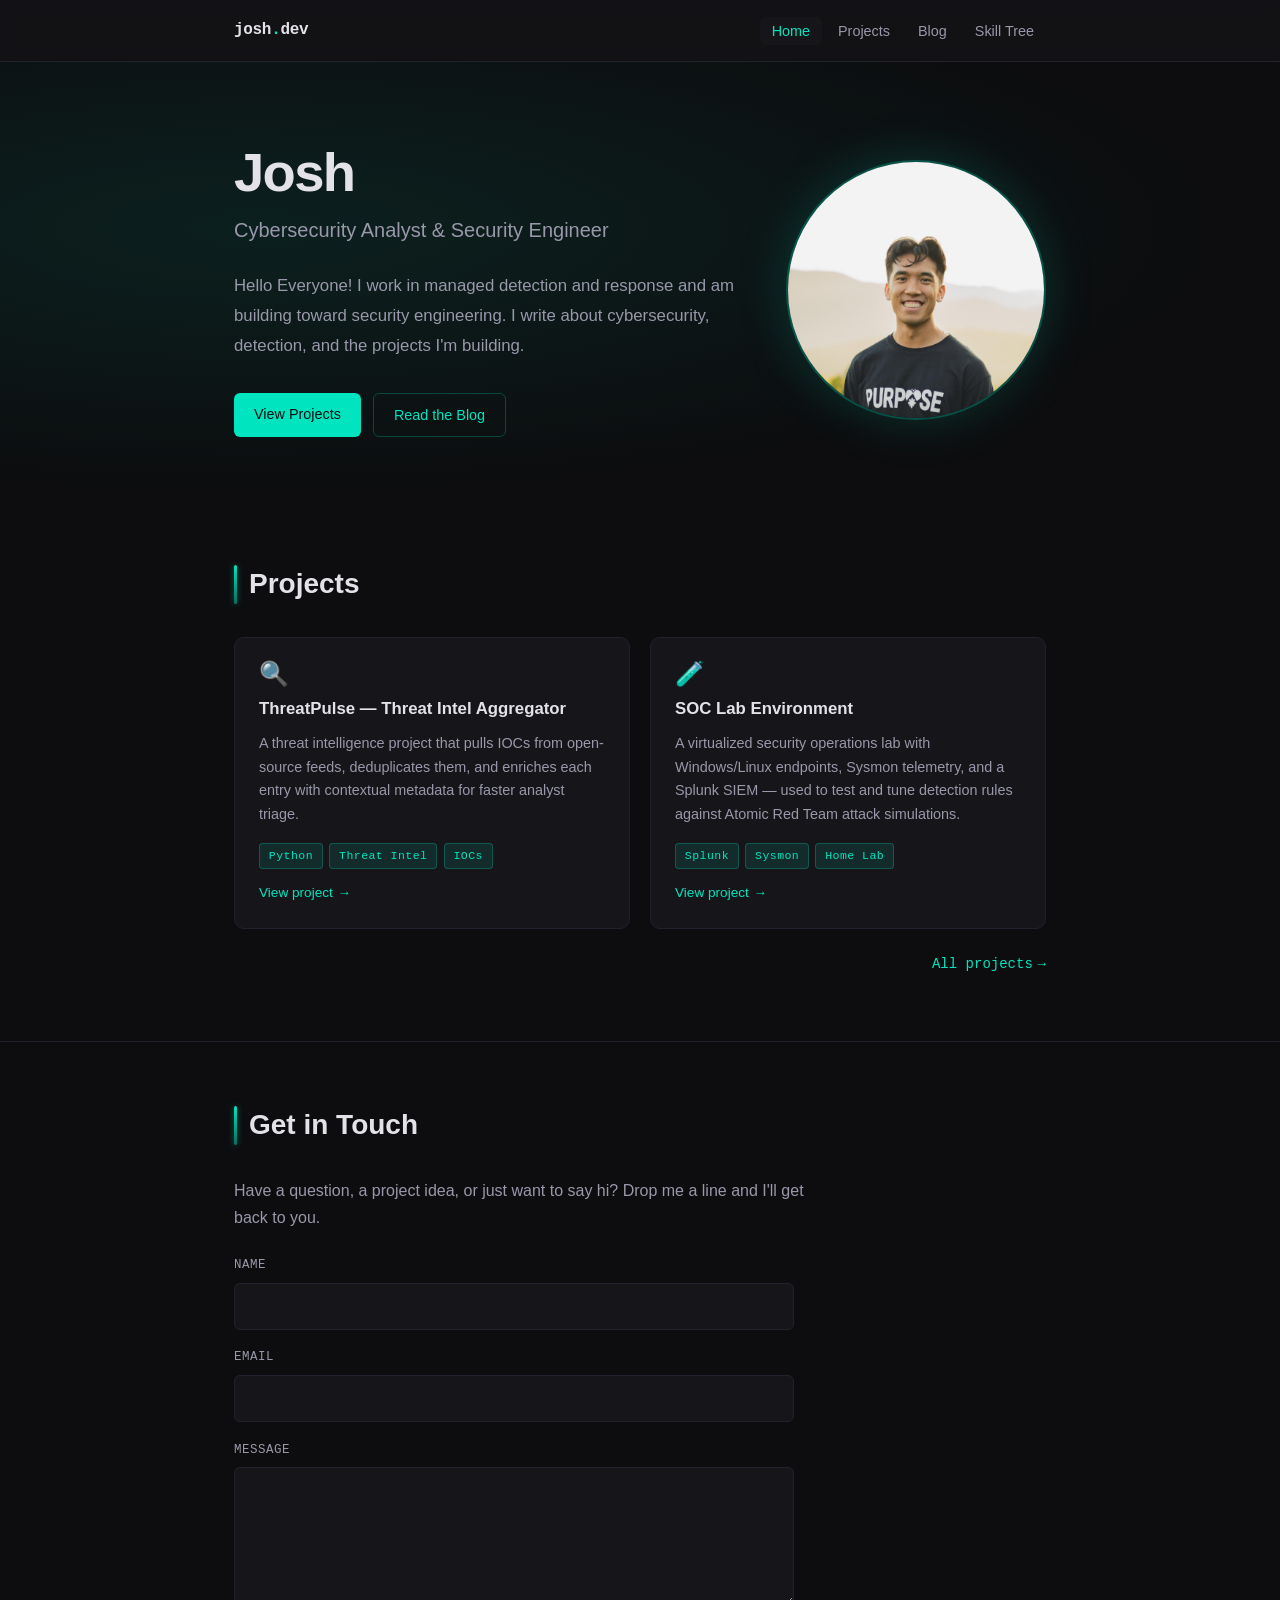
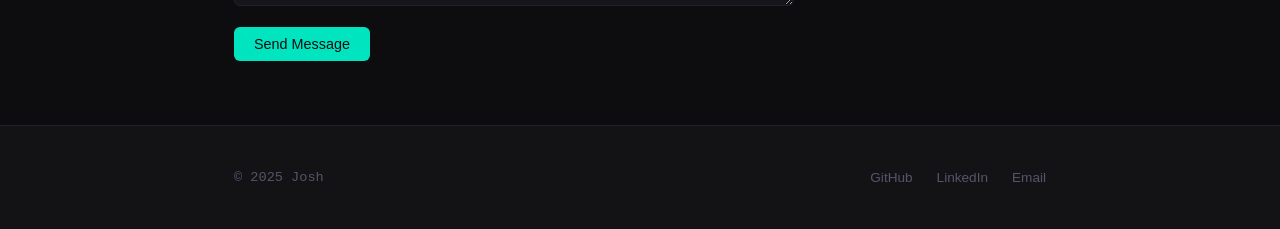
==== commit f2551bdd: "Add interactive skill-tree page; add ambient motion across site" ====
--- a/index.html
+++ b/index.html
@@ -22,6 +22,7 @@
         <li><a href="/" class="active">Home</a></li>
         <li><a href="projects.html">Projects</a></li>
         <li><a href="blog.html">Blog</a></li>
+        <li><a href="skill-tree.html">Skill Tree</a></li>
       </ul>
     </div>
   </nav>
--- a/style.css
+++ b/style.css
@@ -900,7 +900,176 @@
 
 
 /* ---------------------------------------------------------------
-   17. Responsive — Mobile
+   17. Ambient Motion — the "alive" layer
+   Background motion, breathing glows, and hover effects inspired
+   by the skill-tree page, applied in the site's cyan palette.
+--------------------------------------------------------------- */
+
+/* Hero becomes the positioning context for ambient particles + gradient */
+.hero {
+  position: relative;
+  overflow: hidden;
+}
+
+.hero .container {
+  position: relative;
+  z-index: 2;
+}
+
+/* Breathing radial accent glow behind hero content */
+.hero::before {
+  content: '';
+  position: absolute;
+  inset: -10%;
+  background: radial-gradient(ellipse at 25% 40%,
+              rgba(0, 229, 192, 0.09) 0%,
+              transparent 60%);
+  pointer-events: none;
+  z-index: 0;
+  animation: heroAmbient 8s ease-in-out infinite;
+}
+
+@keyframes heroAmbient {
+  0%, 100% { opacity: 0.55; transform: scale(1); }
+  50%      { opacity: 1;    transform: scale(1.08); }
+}
+
+/* Page-wide floating accent particles — fixed to the viewport so they
+   stay visible as you scroll. A mask gradient fades them out toward
+   the bottom of the viewport so the lower part of any page feels
+   calmer than the top. z-index: -1 keeps them behind all content. */
+.particles {
+  position: fixed;
+  inset: 0;
+  overflow: hidden;
+  pointer-events: none;
+  z-index: -1;
+  mask-image: linear-gradient(180deg,
+              black           0%,
+              black          30%,
+              rgba(0,0,0,0.7) 60%,
+              rgba(0,0,0,0.2) 85%,
+              transparent    100%);
+  -webkit-mask-image: linear-gradient(180deg,
+              black           0%,
+              black          30%,
+              rgba(0,0,0,0.7) 60%,
+              rgba(0,0,0,0.2) 85%,
+              transparent    100%);
+}
+
+.particle {
+  position: absolute;
+  bottom: -20px;
+  left: var(--x);
+  width:  var(--size, 3px);
+  height: var(--size, 3px);
+  border-radius: 50%;
+  background: var(--accent);
+  box-shadow: 0 0 6px var(--accent),
+              0 0 12px rgba(0, 229, 192, 0.4);
+  opacity: 0;
+  animation: floatUp var(--dur, 10s) linear infinite;
+  animation-delay: var(--delay, 0s);
+}
+
+@keyframes floatUp {
+  0%   { transform: translate3d(0, 0, 0);                        opacity: 0;   }
+  10%  {                                                          opacity: 0.7; }
+  85%  {                                                          opacity: 0.4; }
+  100% { transform: translate3d(var(--drift, 20px), -110vh, 0);   opacity: 0;   }
+}
+
+/* Profile photo — gentle breathing accent glow */
+@keyframes photoBreath {
+  0%, 100% { filter: drop-shadow(0 0 18px rgba(0, 229, 192, 0.15)); }
+  50%      { filter: drop-shadow(0 0 38px rgba(0, 229, 192, 0.32)); }
+}
+.hero-visual {
+  animation: photoBreath 5s ease-in-out infinite;
+}
+
+/* Stronger glow + lift on card hover (applies site-wide) */
+.card:hover {
+  transform: translateY(-4px);
+  box-shadow: 0 10px 32px rgba(0, 229, 192, 0.14),
+              inset 0 0 0 1px rgba(0, 229, 192, 0.2);
+}
+
+/* Page header (projects, blog) — same breathing radial glow as the hero,
+   so non-hero pages feel as alive as the homepage. */
+.page-header {
+  position: relative;
+  overflow: hidden;
+}
+
+.page-header::before {
+  content: '';
+  position: absolute;
+  inset: -20%;
+  background: radial-gradient(ellipse at 25% 50%,
+              rgba(0, 229, 192, 0.07) 0%,
+              transparent 60%);
+  pointer-events: none;
+  z-index: 0;
+  animation: heroAmbient 9s ease-in-out infinite;
+}
+
+.page-header .container {
+  position: relative;
+  z-index: 1;
+}
+
+/* Empty-state badge (blog "coming soon") — gentle accent breath */
+.empty-state-icon {
+  animation: emptyStatePulse 3.5s ease-in-out infinite;
+}
+
+@keyframes emptyStatePulse {
+  0%, 100% {
+    box-shadow: 0 0 10px rgba(0, 229, 192, 0.15);
+    border-color: rgba(0, 229, 192, 0.25);
+  }
+  50% {
+    box-shadow: 0 0 22px rgba(0, 229, 192, 0.45);
+    border-color: rgba(0, 229, 192, 0.55);
+  }
+}
+
+/* Section title accent bar shimmers gently */
+.section-title::before {
+  background: linear-gradient(180deg,
+              var(--accent) 0%,
+              rgba(0, 229, 192, 0.45) 50%,
+              var(--accent) 100%);
+  background-size: 100% 200%;
+  box-shadow: 0 0 6px rgba(0, 229, 192, 0.4);
+  animation: titleShimmer 3.5s ease-in-out infinite;
+}
+
+@keyframes titleShimmer {
+  0%, 100% { background-position: 0% 0%;
+             box-shadow: 0 0 6px  rgba(0, 229, 192, 0.4); }
+  50%      { background-position: 0% 100%;
+             box-shadow: 0 0 14px rgba(0, 229, 192, 0.75); }
+}
+
+/* Respect users who've requested reduced motion */
+@media (prefers-reduced-motion: reduce) {
+  .hero::before,
+  .page-header::before,
+  .hero-visual,
+  .empty-state-icon,
+  .section-title::before,
+  .particle {
+    animation: none;
+  }
+  .particles { display: none; }
+}
+
+
+/* ---------------------------------------------------------------
+   18. Responsive — Mobile
 --------------------------------------------------------------- */
 @media (max-width: 600px) {
   .nav-links a {
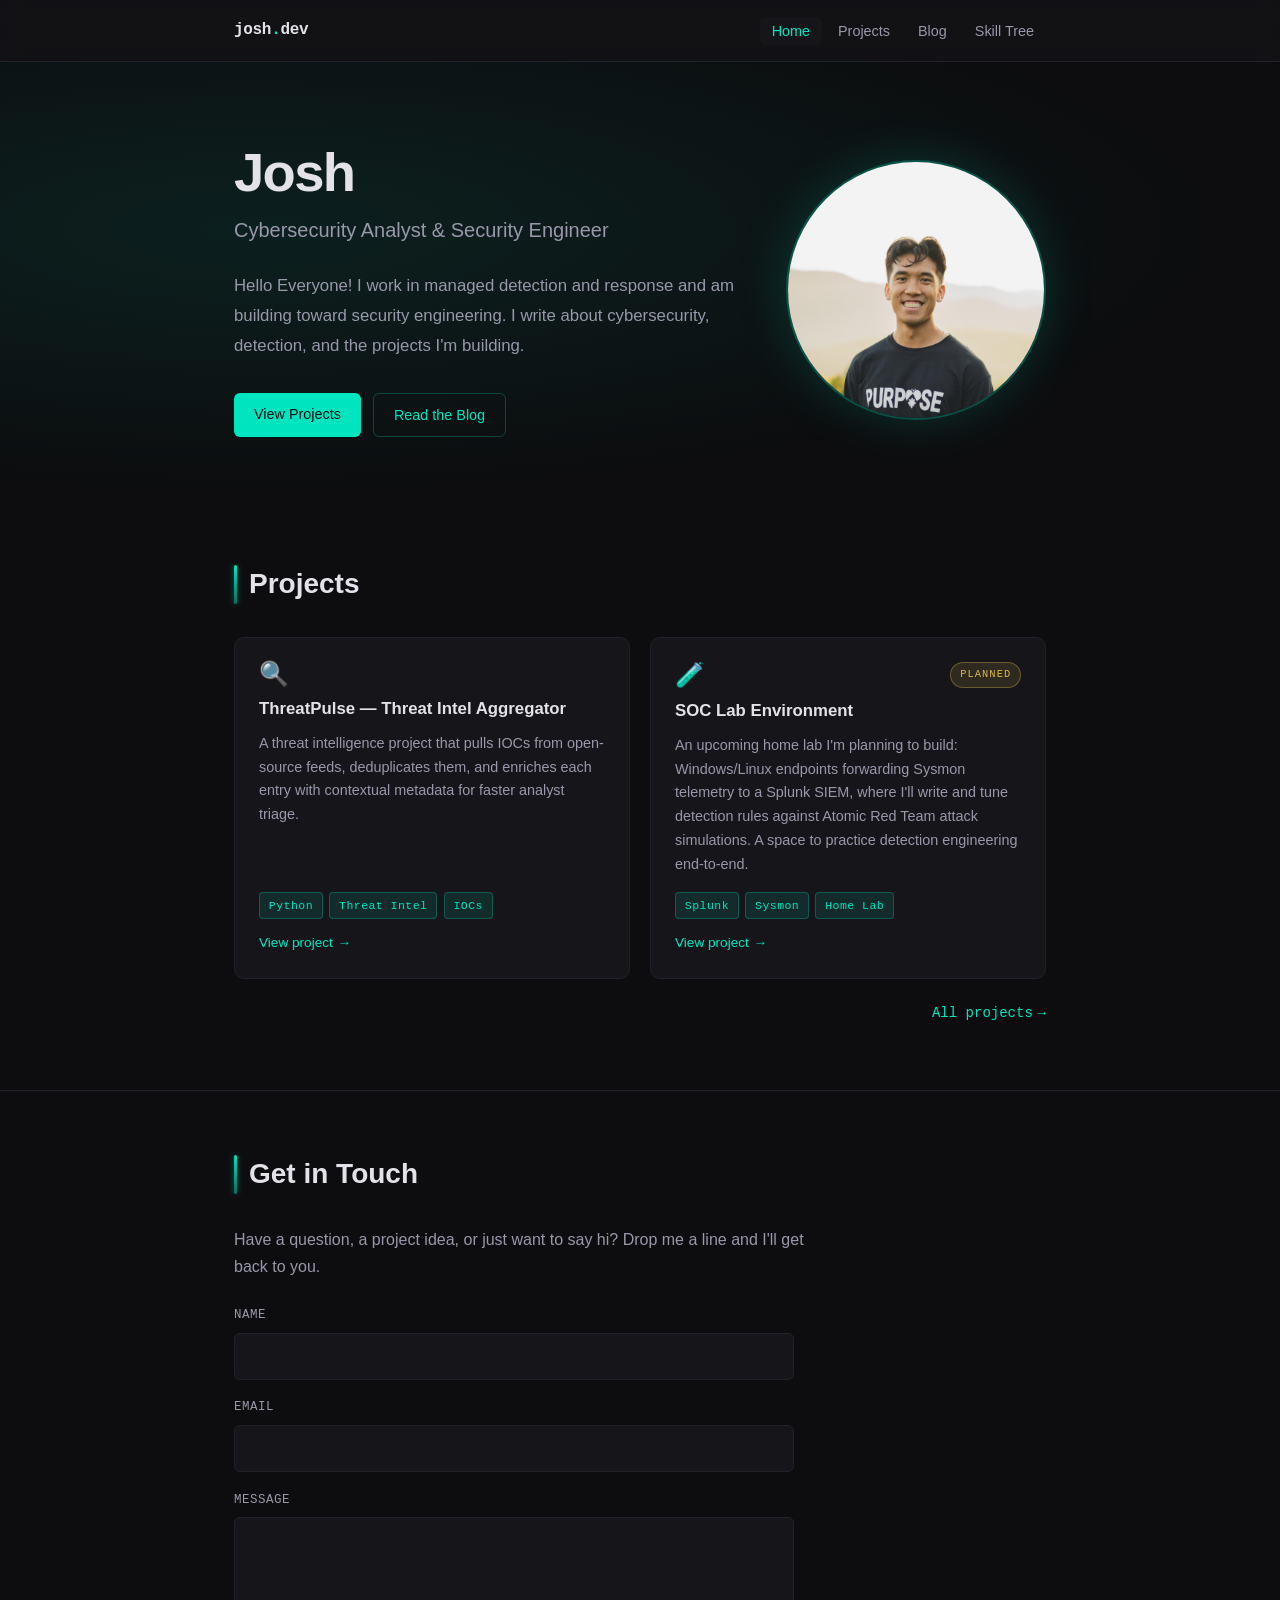
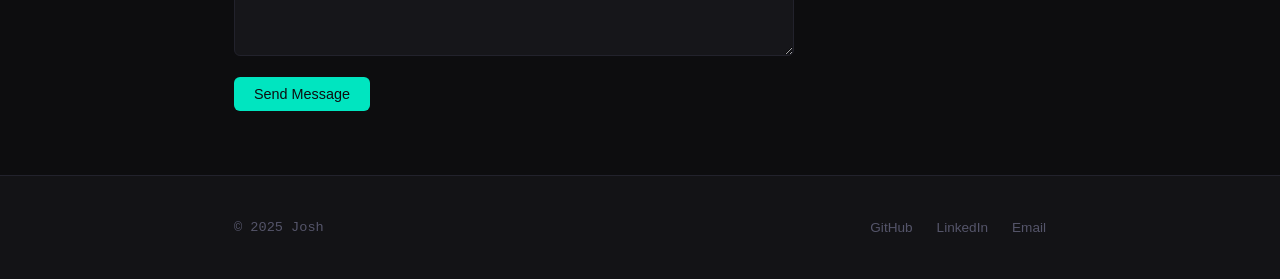
==== commit 6ed988fc: "Mark SOC Lab Environment as a planned project" ====
--- a/index.html
+++ b/index.html
@@ -100,13 +100,17 @@
 
           <!-- Project Card 2 — edit title, desc, tags, and href -->
           <a class="card fade-in-down" href="projects.html">
-            <div class="card-icon">&#129514;</div> <!-- test tube icon -->
+            <div class="card-top">
+              <div class="card-icon">&#129514;</div> <!-- test tube icon -->
+              <span class="card-badge planned">Planned</span>
+            </div>
             <h3 class="card-title">SOC Lab Environment</h3>
             <p class="card-desc">
-              A virtualized security operations lab with Windows/Linux
-              endpoints, Sysmon telemetry, and a Splunk SIEM — used to
-              test and tune detection rules against Atomic Red Team attack
-              simulations.
+              An upcoming home lab I'm planning to build: Windows/Linux
+              endpoints forwarding Sysmon telemetry to a Splunk SIEM, where
+              I'll write and tune detection rules against Atomic Red Team
+              attack simulations. A space to practice detection engineering
+              end-to-end.
             </p>
             <div class="tag-list">
               <span class="tag">Splunk</span>
--- a/style.css
+++ b/style.css
@@ -388,6 +388,31 @@
   line-height: 1;
 }
 
+/* Top row of a card — icon on the left, status badge on the right */
+.card-top {
+  display: flex;
+  align-items: center;
+  justify-content: space-between;
+  gap: 0.5rem;
+}
+
+/* Status badge (e.g. "Planned") shown on in-progress / upcoming projects */
+.card-badge {
+  font-family: var(--font-mono);
+  font-size: 0.65rem;
+  letter-spacing: 0.1em;
+  text-transform: uppercase;
+  padding: 0.2rem 0.55rem;
+  border-radius: 999px;
+  white-space: nowrap;
+}
+
+.card-badge.planned {
+  color: #e0b84a;
+  background: rgba(224, 184, 74, 0.12);
+  border: 1px solid rgba(224, 184, 74, 0.35);
+}
+
 .card-title {
   font-size: 1.05rem;
   font-weight: 600;
@@ -435,6 +460,15 @@
 .card-link::after {
   content: '→';
   transition: transform 0.2s ease;
+}
+
+/* Static label (e.g. "Coming soon") — no arrow, muted, not clickable */
+.card-link.is-static {
+  color: var(--text-muted);
+  cursor: default;
+}
+.card-link.is-static::after {
+  content: none;
 }
 
 .card:hover .card-link::after {
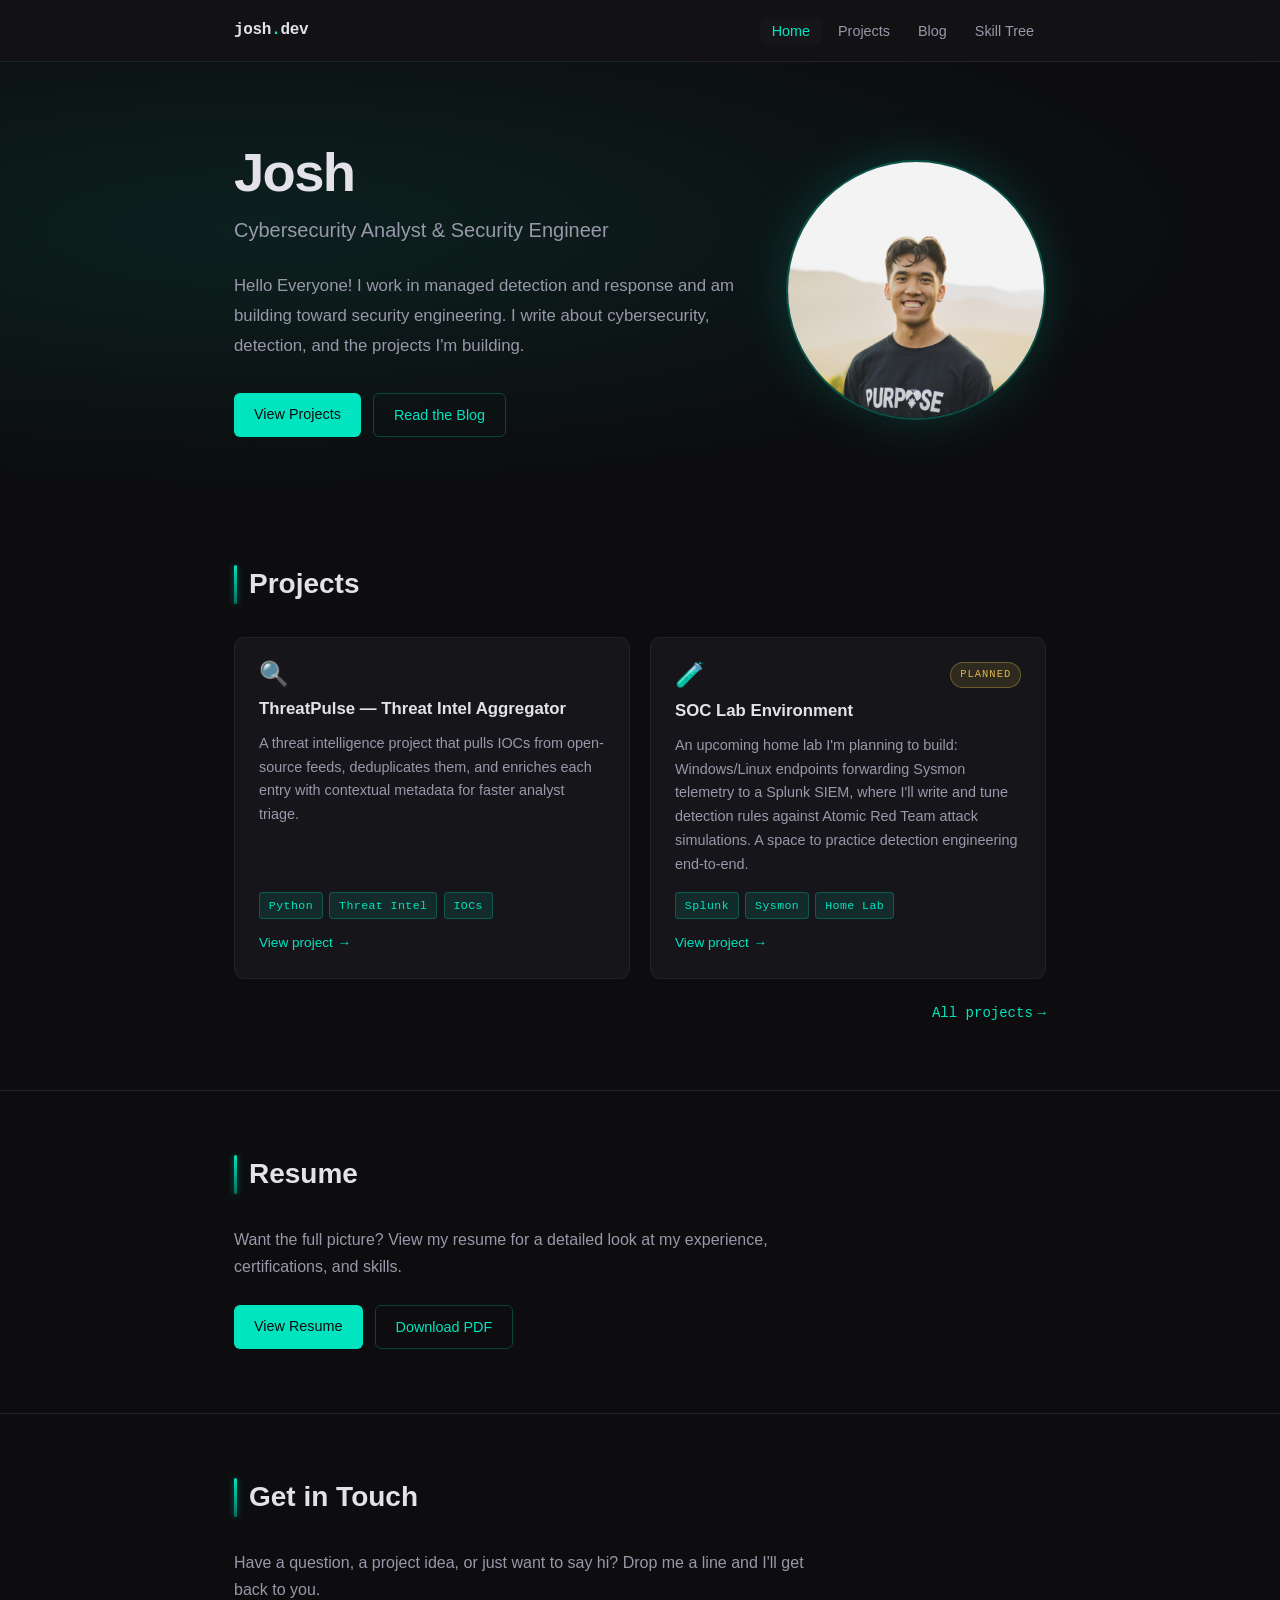
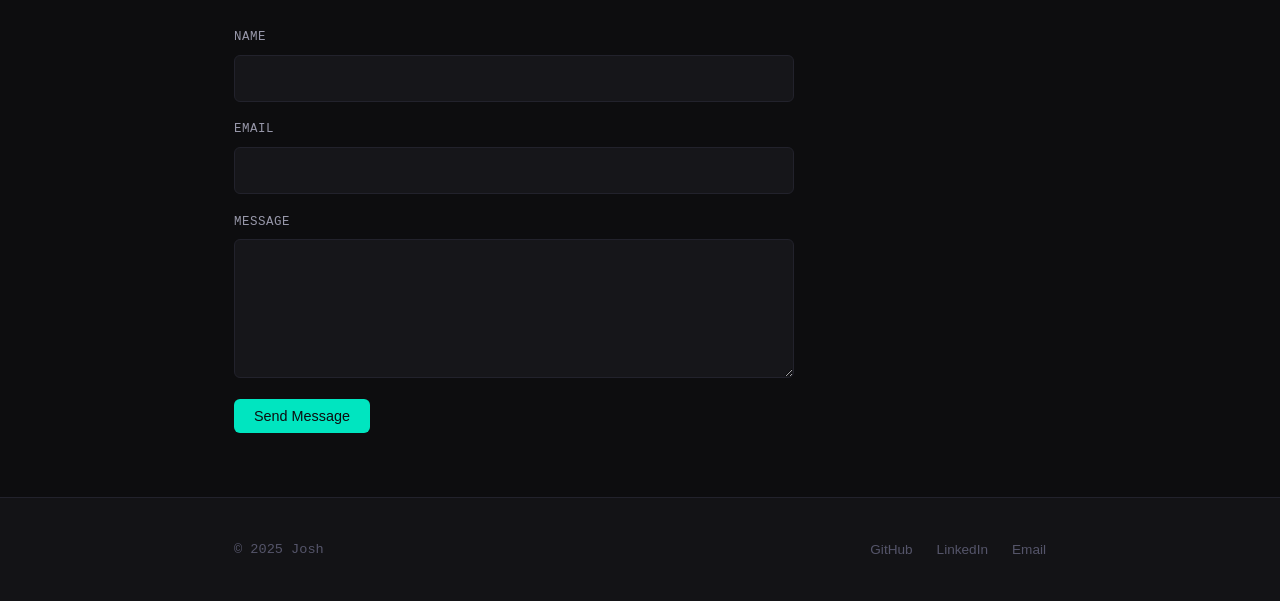
==== commit 78459d0f: "Add resume section with view and download options" ====
--- a/index.html
+++ b/index.html
@@ -131,6 +131,37 @@
     </section>
 
 
+    <!-- ============================================================
+         Resume Section
+         The PDF lives at the site root as resume.pdf. To update it,
+         just replace that file (keep the same filename) and re-deploy.
+         ============================================================ -->
+    <section class="section">
+      <div class="container">
+
+        <h2 class="section-title fade-in-down">Resume</h2>
+
+        <p class="fade-in-down" style="margin-bottom: 1.5rem;">
+          Want the full picture? View my resume for a detailed look at my
+          experience, certifications, and skills.
+        </p>
+
+        <div class="btn-group fade-in-down">
+          <!-- Opens the PDF in a new tab so visitors can read it inline -->
+          <a class="btn btn-primary"
+             href="resume.pdf"
+             target="_blank"
+             rel="noopener noreferrer">View Resume</a>
+
+          <!-- The download attribute prompts a save instead of inline view -->
+          <a class="btn btn-ghost"
+             href="resume.pdf"
+             download="Josh-Lapitan-Resume.pdf">Download PDF</a>
+        </div>
+
+      </div>
+    </section>
+
 
     <!-- ============================================================
          Contact Section
